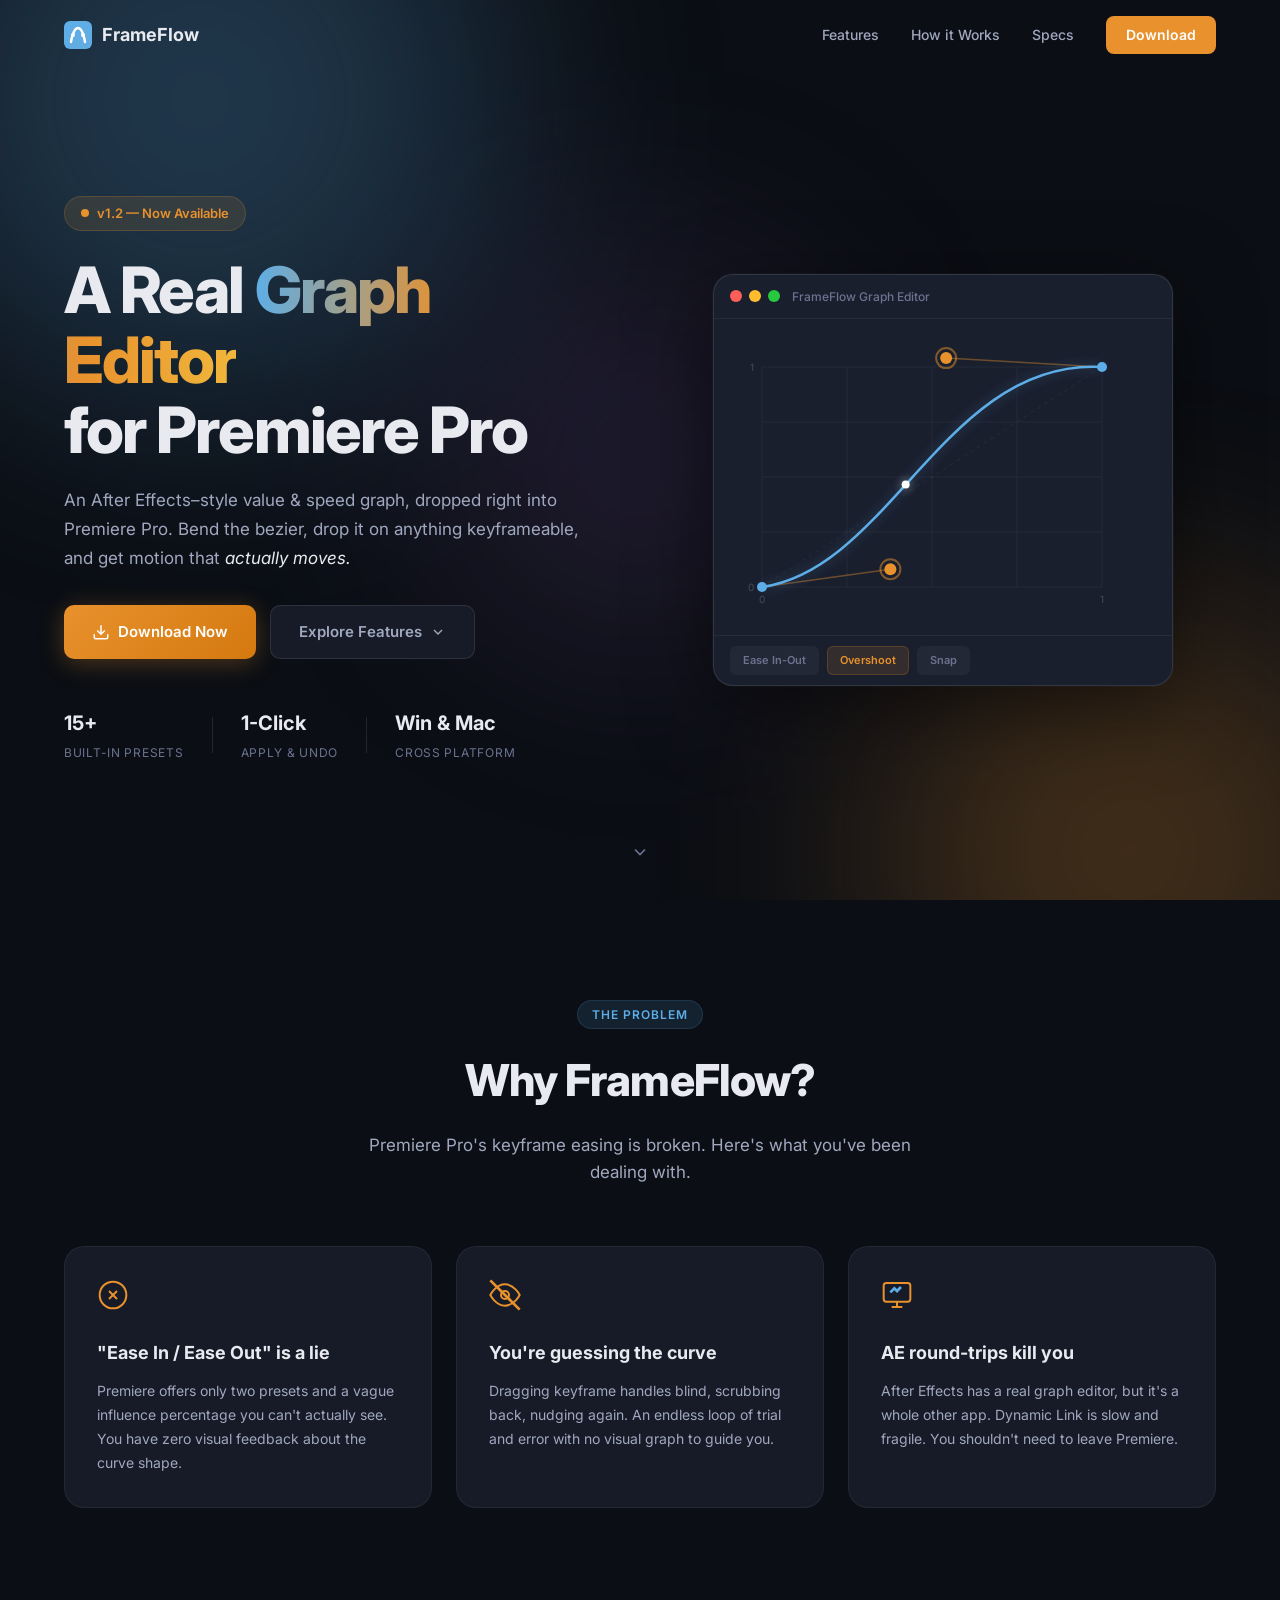
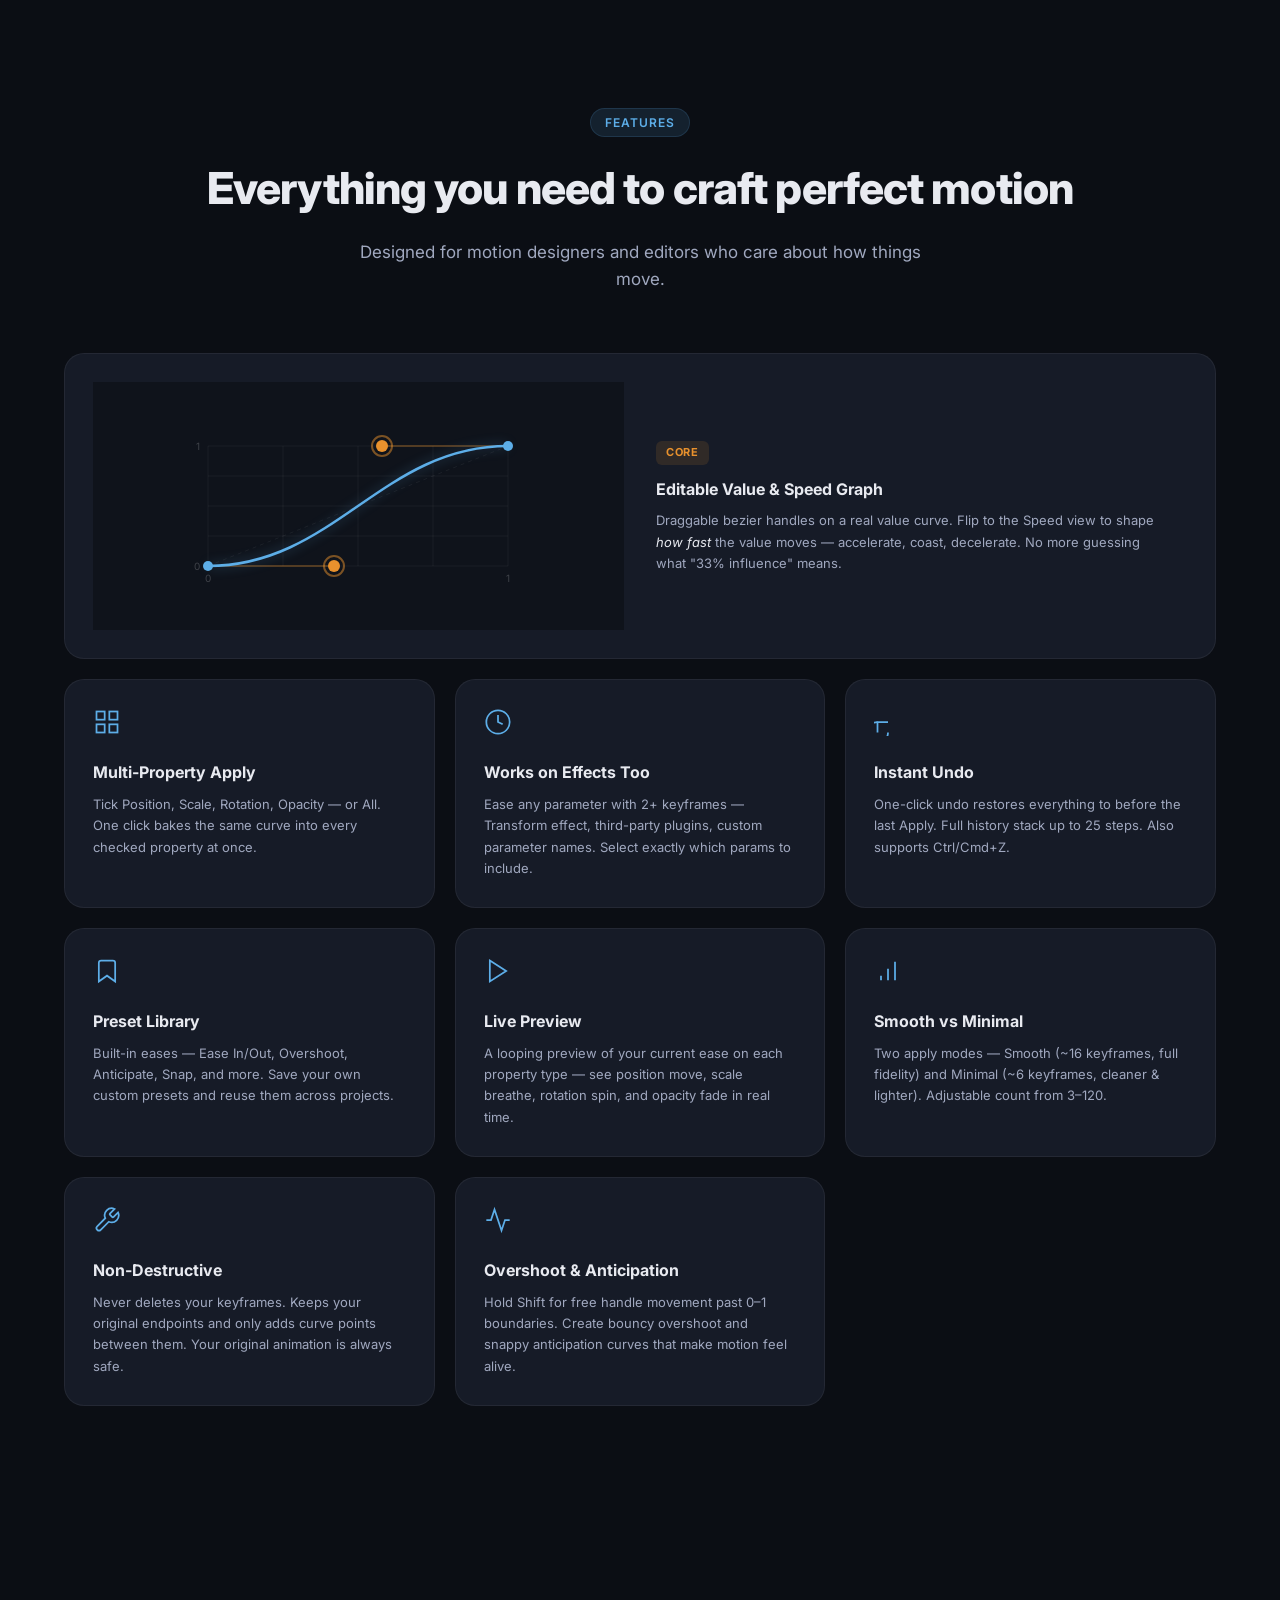
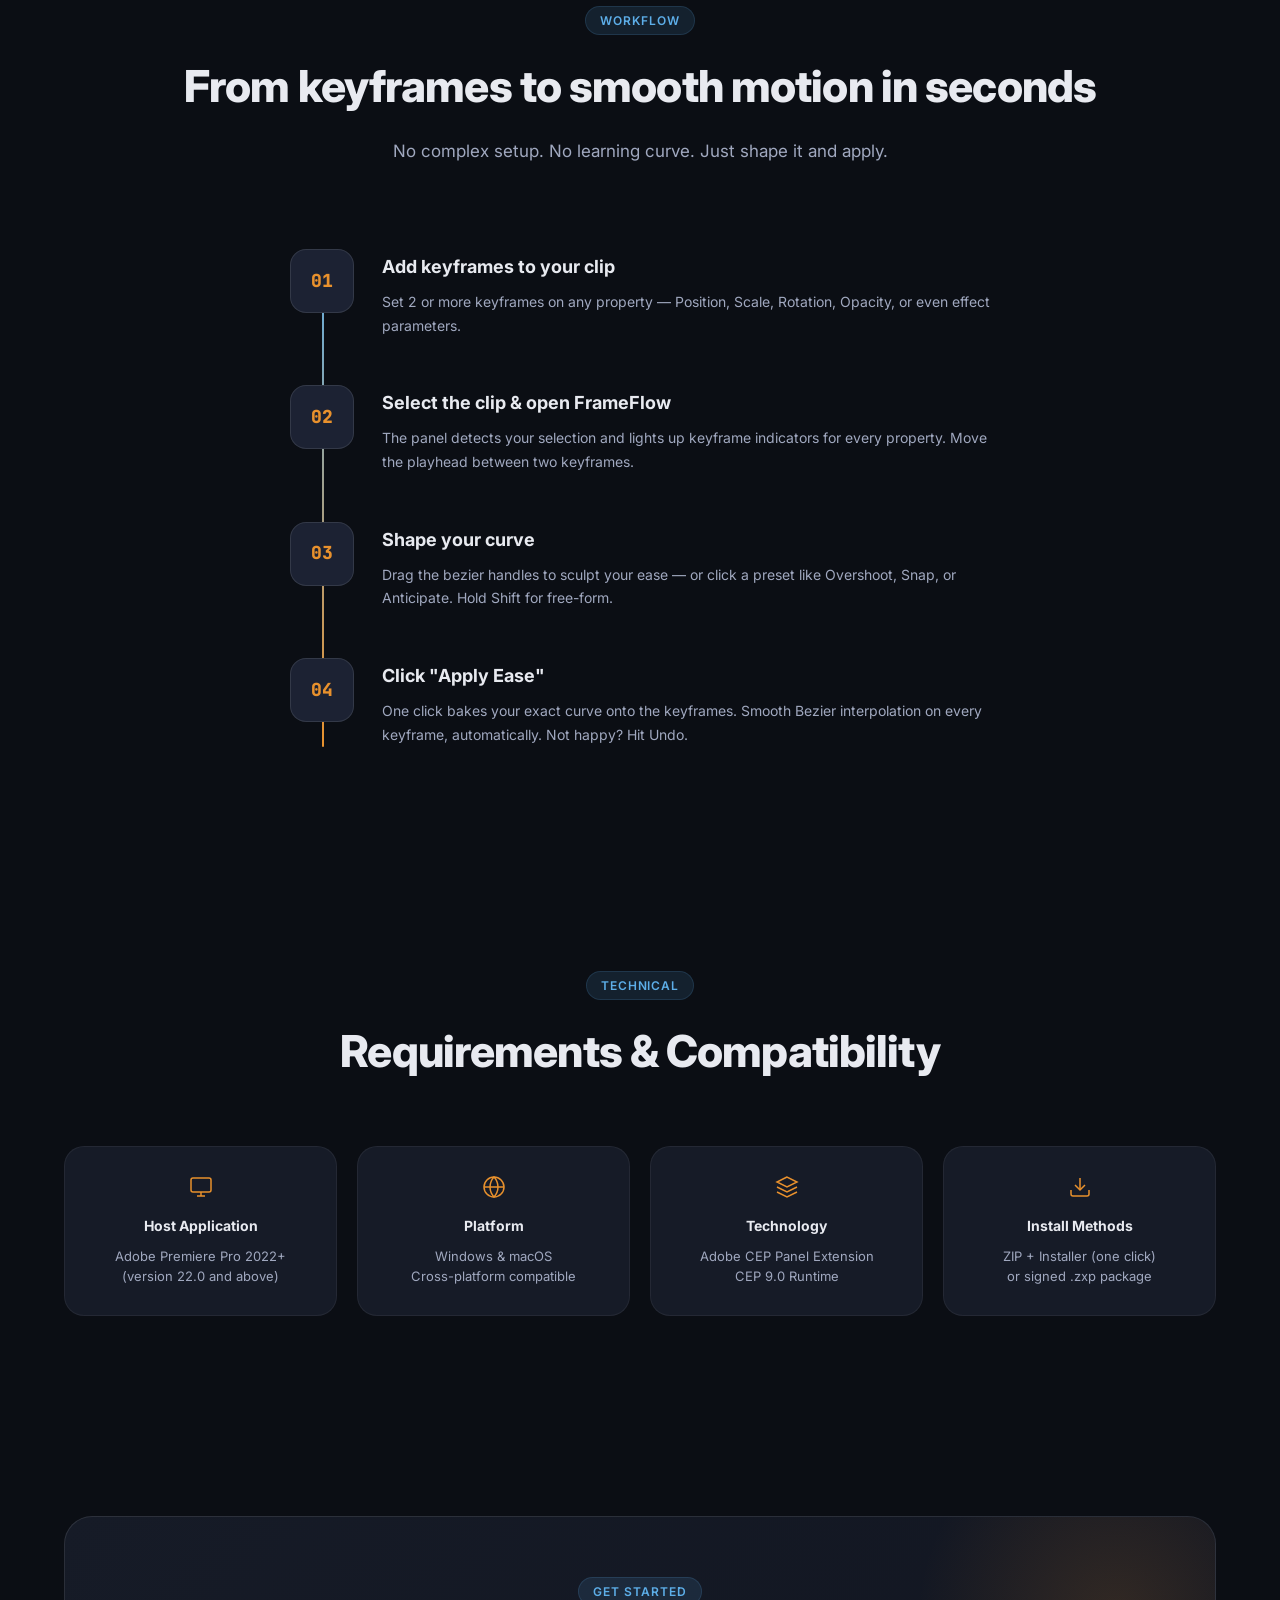
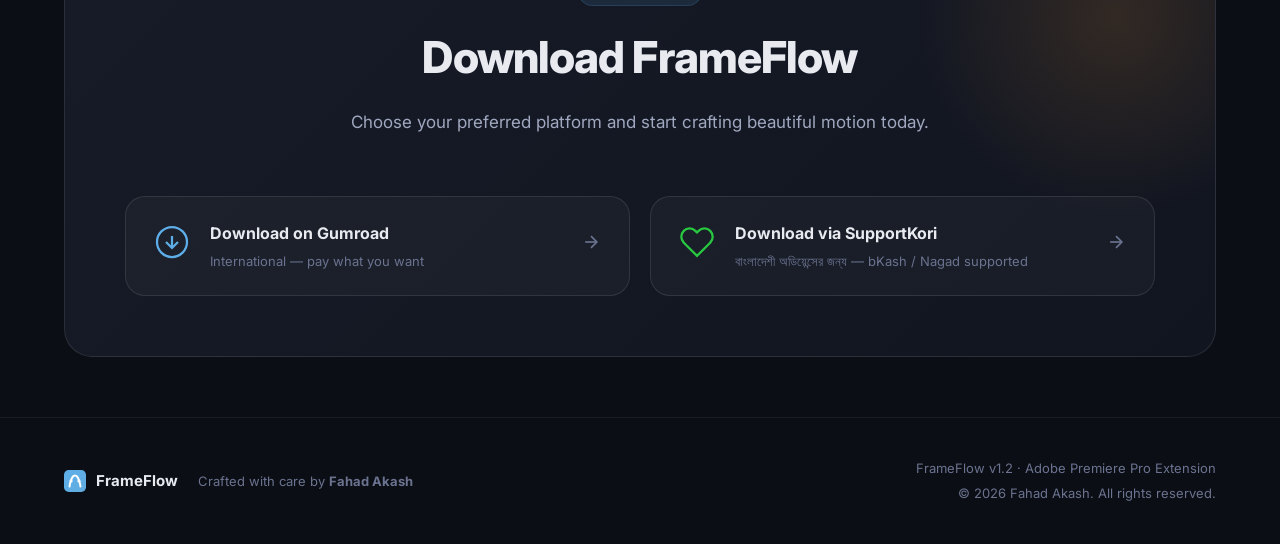
==== website/index.html @ 33ad3b93 "Feat: Add premium product marketing landing page for FrameFlow" ====
<!DOCTYPE html>
<html lang="en">
<head>
    <meta charset="UTF-8">
    <meta name="viewport" content="width=device-width, initial-scale=1.0">
    <title>FrameFlow — Real Graph Editor for Premiere Pro</title>
    <meta name="description" content="An After Effects–style value & speed graph editor dropped right into Premiere Pro. Shape your bezier curves visually, apply with one click.">
    <meta name="keywords" content="Premiere Pro, graph editor, keyframe, bezier, easing, motion, plugin, CEP, extension">
    <meta name="author" content="Fahad Akash">
    <link rel="preconnect" href="https://fonts.googleapis.com">
    <link rel="preconnect" href="https://fonts.gstatic.com" crossorigin>
    <link href="https://fonts.googleapis.com/css2?family=Inter:wght@300;400;500;600;700;800;900&family=JetBrains+Mono:wght@400;500&display=swap" rel="stylesheet">
    <link rel="stylesheet" href="css/style.css">
</head>
<body>
    <!-- Ambient background -->
    <div class="ambient">
        <div class="orb orb-1"></div>
        <div class="orb orb-2"></div>
        <div class="orb orb-3"></div>
    </div>

    <!-- Navigation -->
    <nav class="nav" id="nav">
        <div class="container nav-inner">
            <a href="#" class="logo">
                <svg width="28" height="28" viewBox="0 0 28 28" fill="none"><rect width="28" height="28" rx="6" fill="url(#logoGrad)"/><path d="M7 21C7 21 9 7 14 7C19 7 21 21 21 21" stroke="#fff" stroke-width="2.5" stroke-linecap="round" fill="none"/><circle cx="9" cy="14" r="2" fill="#fff"/><circle cx="19" cy="14" r="2" fill="#fff"/><defs><linearGradient id="logoGrad" x1="0" y1="0" x2="28" y2="28"><stop stop-color="#5daee8"/><stop offset="1" stop-color="#e8912d"/></linearGradient></defs></svg>
                <span>FrameFlow</span>
            </a>
            <div class="nav-links" id="navLinks">
                <a href="#features">Features</a>
                <a href="#workflow">How it Works</a>
                <a href="#specs">Specs</a>
                <a href="#download" class="nav-cta">Download</a>
            </div>
            <button class="mobile-toggle" id="mobileToggle" aria-label="Toggle menu">
                <span></span><span></span><span></span>
            </button>
        </div>
    </nav>

    <!-- Hero -->
    <section class="hero" id="hero">
        <div class="container hero-inner">
            <div class="hero-content">
                <div class="hero-badge">
                    <span class="pulse"></span>
                    v1.2 — Now Available
                </div>
                <h1 class="hero-title">
                    A Real <span class="gradient-text">Graph Editor</span><br>
                    for Premiere Pro
                </h1>
                <p class="hero-sub">
                    An After Effects–style value & speed graph, dropped right into Premiere Pro. 
                    Bend the bezier, drop it on anything keyframeable, and get motion that <em>actually moves.</em>
                </p>
                <div class="hero-actions">
                    <a href="#download" class="btn btn-primary">
                        <svg width="18" height="18" viewBox="0 0 24 24" fill="none" stroke="currentColor" stroke-width="2"><path d="M21 15v4a2 2 0 01-2 2H5a2 2 0 01-2-2v-4"/><polyline points="7 10 12 15 17 10"/><line x1="12" y1="15" x2="12" y2="3"/></svg>
                        Download Now
                    </a>
                    <a href="#features" class="btn btn-ghost">
                        Explore Features
                        <svg width="16" height="16" viewBox="0 0 24 24" fill="none" stroke="currentColor" stroke-width="2"><polyline points="6 9 12 15 18 9"/></svg>
                    </a>
                </div>
                <div class="hero-stats">
                    <div class="stat">
                        <span class="stat-num">15+</span>
                        <span class="stat-label">Built-in Presets</span>
                    </div>
                    <div class="stat-divider"></div>
                    <div class="stat">
                        <span class="stat-num">1-Click</span>
                        <span class="stat-label">Apply & Undo</span>
                    </div>
                    <div class="stat-divider"></div>
                    <div class="stat">
                        <span class="stat-num">Win & Mac</span>
                        <span class="stat-label">Cross Platform</span>
                    </div>
                </div>
            </div>
            <div class="hero-visual">
                <div class="curve-editor-mockup">
                    <div class="mockup-header">
                        <div class="traffic-lights">
                            <span class="tl tl-r"></span>
                            <span class="tl tl-y"></span>
                            <span class="tl tl-g"></span>
                        </div>
                        <span class="mockup-title">FrameFlow Graph Editor</span>
                    </div>
                    <div class="mockup-body">
                        <canvas id="heroCanvas" width="420" height="300"></canvas>
                    </div>
                    <div class="mockup-footer">
                        <div class="mockup-presets">
                            <span class="mp active">Ease In-Out</span>
                            <span class="mp">Overshoot</span>
                            <span class="mp">Snap</span>
                        </div>
                    </div>
                </div>
            </div>
        </div>
        <div class="hero-scroll-hint">
            <svg width="20" height="20" viewBox="0 0 24 24" fill="none" stroke="currentColor" stroke-width="2"><polyline points="6 9 12 15 18 9"/></svg>
        </div>
    </section>

    <!-- Pain Points -->
    <section class="section section-problems" id="problems">
        <div class="container">
            <div class="section-header">
                <span class="section-tag">The Problem</span>
                <h2>Why FrameFlow?</h2>
                <p class="section-sub">Premiere Pro's keyframe easing is broken. Here's what you've been dealing with.</p>
            </div>
            <div class="problems-grid">
                <div class="problem-card" data-reveal>
                    <div class="problem-icon">
                        <svg width="32" height="32" viewBox="0 0 24 24" fill="none" stroke="#e8912d" stroke-width="1.5"><circle cx="12" cy="12" r="10"/><line x1="15" y1="9" x2="9" y2="15"/><line x1="9" y1="9" x2="15" y2="15"/></svg>
                    </div>
                    <h3>"Ease In / Ease Out" is a lie</h3>
                    <p>Premiere offers only two presets and a vague influence percentage you can't actually see. You have zero visual feedback about the curve shape.</p>
                </div>
                <div class="problem-card" data-reveal>
                    <div class="problem-icon">
                        <svg width="32" height="32" viewBox="0 0 24 24" fill="none" stroke="#e8912d" stroke-width="1.5"><path d="M1 12s4-8 11-8 11 8 11 8-4 8-11 8-11-8-11-8z"/><circle cx="12" cy="12" r="3"/><line x1="1" y1="1" x2="23" y2="23" stroke="#e8912d" stroke-width="2"/></svg>
                    </div>
                    <h3>You're guessing the curve</h3>
                    <p>Dragging keyframe handles blind, scrubbing back, nudging again. An endless loop of trial and error with no visual graph to guide you.</p>
                </div>
                <div class="problem-card" data-reveal>
                    <div class="problem-icon">
                        <svg width="32" height="32" viewBox="0 0 24 24" fill="none" stroke="#e8912d" stroke-width="1.5"><rect x="2" y="3" width="20" height="14" rx="2"/><line x1="8" y1="21" x2="16" y2="21"/><line x1="12" y1="17" x2="12" y2="21"/><path d="M7 10l3-3 2 2 3-3" stroke="#5daee8" stroke-width="2"/></svg>
                    </div>
                    <h3>AE round-trips kill you</h3>
                    <p>After Effects has a real graph editor, but it's a whole other app. Dynamic Link is slow and fragile. You shouldn't need to leave Premiere.</p>
                </div>
            </div>
        </div>
    </section>

    <!-- Features -->
    <section class="section section-features" id="features">
        <div class="container">
            <div class="section-header">
                <span class="section-tag">Features</span>
                <h2>Everything you need to craft perfect motion</h2>
                <p class="section-sub">Designed for motion designers and editors who care about how things move.</p>
            </div>
            <div class="features-grid">
                <div class="feature-card feature-hero-card" data-reveal>
                    <div class="feature-visual">
                        <canvas id="featureCurveCanvas" width="380" height="200"></canvas>
                    </div>
                    <div class="feature-hero-content">
                        <div class="feature-badge">Core</div>
                        <h3>Editable Value & Speed Graph</h3>
                        <p>Draggable bezier handles on a real value curve. Flip to the Speed view to shape <em>how fast</em> the value moves — accelerate, coast, decelerate. No more guessing what "33% influence" means.</p>
                    </div>
                </div>

                <div class="feature-card" data-reveal>
                    <div class="feature-icon">
                        <svg width="28" height="28" viewBox="0 0 24 24" fill="none" stroke="#5daee8" stroke-width="1.5"><rect x="3" y="3" width="7" height="7"/><rect x="14" y="3" width="7" height="7"/><rect x="14" y="14" width="7" height="7"/><rect x="3" y="14" width="7" height="7"/></svg>
                    </div>
                    <h3>Multi-Property Apply</h3>
                    <p>Tick Position, Scale, Rotation, Opacity — or All. One click bakes the same curve into every checked property at once.</p>
                </div>

                <div class="feature-card" data-reveal>
                    <div class="feature-icon">
                        <svg width="28" height="28" viewBox="0 0 24 24" fill="none" stroke="#5daee8" stroke-width="1.5"><circle cx="12" cy="12" r="10"/><path d="M12 6v6l4 2"/></svg>
                    </div>
                    <h3>Works on Effects Too</h3>
                    <p>Ease any parameter with 2+ keyframes — Transform effect, third-party plugins, custom parameter names. Select exactly which params to include.</p>
                </div>

                <div class="feature-card" data-reveal>
                    <div class="feature-icon">
                        <svg width="28" height="28" viewBox="0 0 24 24" fill="none" stroke="#5daee8" stroke-width="1.5"><path d="M3 12a9 9 0 109 9"/><polyline points="3 21 3 12 12 12"/></svg>
                    </div>
                    <h3>Instant Undo</h3>
                    <p>One-click undo restores everything to before the last Apply. Full history stack up to 25 steps. Also supports Ctrl/Cmd+Z.</p>
                </div>

                <div class="feature-card" data-reveal>
                    <div class="feature-icon">
                        <svg width="28" height="28" viewBox="0 0 24 24" fill="none" stroke="#5daee8" stroke-width="1.5"><path d="M19 21l-7-5-7 5V5a2 2 0 012-2h10a2 2 0 012 2z"/></svg>
                    </div>
                    <h3>Preset Library</h3>
                    <p>Built-in eases — Ease In/Out, Overshoot, Anticipate, Snap, and more. Save your own custom presets and reuse them across projects.</p>
                </div>

                <div class="feature-card" data-reveal>
                    <div class="feature-icon">
                        <svg width="28" height="28" viewBox="0 0 24 24" fill="none" stroke="#5daee8" stroke-width="1.5"><polygon points="5 3 19 12 5 21 5 3"/></svg>
                    </div>
                    <h3>Live Preview</h3>
                    <p>A looping preview of your current ease on each property type — see position move, scale breathe, rotation spin, and opacity fade in real time.</p>
                </div>

                <div class="feature-card" data-reveal>
                    <div class="feature-icon">
                        <svg width="28" height="28" viewBox="0 0 24 24" fill="none" stroke="#5daee8" stroke-width="1.5"><path d="M12 20V10"/><path d="M18 20V4"/><path d="M6 20v-4"/></svg>
                    </div>
                    <h3>Smooth vs Minimal</h3>
                    <p>Two apply modes — Smooth (~16 keyframes, full fidelity) and Minimal (~6 keyframes, cleaner & lighter). Adjustable count from 3–120.</p>
                </div>

                <div class="feature-card" data-reveal>
                    <div class="feature-icon">
                        <svg width="28" height="28" viewBox="0 0 24 24" fill="none" stroke="#5daee8" stroke-width="1.5"><path d="M14.7 6.3a1 1 0 000 1.4l1.6 1.6a1 1 0 001.4 0l3.77-3.77a6 6 0 01-7.94 7.94l-6.91 6.91a2.12 2.12 0 01-3-3l6.91-6.91a6 6 0 017.94-7.94l-3.76 3.76z"/></svg>
                    </div>
                    <h3>Non-Destructive</h3>
                    <p>Never deletes your keyframes. Keeps your original endpoints and only adds curve points between them. Your original animation is always safe.</p>
                </div>

                <div class="feature-card" data-reveal>
                    <div class="feature-icon">
                        <svg width="28" height="28" viewBox="0 0 24 24" fill="none" stroke="#5daee8" stroke-width="1.5"><path d="M22 12h-4l-3 9L9 3l-3 9H2"/></svg>
                    </div>
                    <h3>Overshoot & Anticipation</h3>
                    <p>Hold Shift for free handle movement past 0–1 boundaries. Create bouncy overshoot and snappy anticipation curves that make motion feel alive.</p>
                </div>
            </div>
        </div>
    </section>

    <!-- How it Works -->
    <section class="section section-workflow" id="workflow">
        <div class="container">
            <div class="section-header">
                <span class="section-tag">Workflow</span>
                <h2>From keyframes to smooth motion in seconds</h2>
                <p class="section-sub">No complex setup. No learning curve. Just shape it and apply.</p>
            </div>
            <div class="steps">
                <div class="step" data-reveal>
                    <div class="step-num">01</div>
                    <div class="step-content">
                        <h3>Add keyframes to your clip</h3>
                        <p>Set 2 or more keyframes on any property — Position, Scale, Rotation, Opacity, or even effect parameters.</p>
                    </div>
                </div>
                <div class="step" data-reveal>
                    <div class="step-num">02</div>
                    <div class="step-content">
                        <h3>Select the clip & open FrameFlow</h3>
                        <p>The panel detects your selection and lights up keyframe indicators for every property. Move the playhead between two keyframes.</p>
                    </div>
                </div>
                <div class="step" data-reveal>
                    <div class="step-num">03</div>
                    <div class="step-content">
                        <h3>Shape your curve</h3>
                        <p>Drag the bezier handles to sculpt your ease — or click a preset like Overshoot, Snap, or Anticipate. Hold Shift for free-form.</p>
                    </div>
                </div>
                <div class="step" data-reveal>
                    <div class="step-num">04</div>
                    <div class="step-content">
                        <h3>Click "Apply Ease"</h3>
                        <p>One click bakes your exact curve onto the keyframes. Smooth Bezier interpolation on every keyframe, automatically. Not happy? Hit Undo.</p>
                    </div>
                </div>
            </div>
        </div>
    </section>

    <!-- Specs -->
    <section class="section section-specs" id="specs">
        <div class="container">
            <div class="section-header">
                <span class="section-tag">Technical</span>
                <h2>Requirements & Compatibility</h2>
            </div>
            <div class="specs-grid">
                <div class="spec-card" data-reveal>
                    <div class="spec-icon">
                        <svg width="24" height="24" viewBox="0 0 24 24" fill="none" stroke="#e8912d" stroke-width="1.5"><rect x="2" y="3" width="20" height="14" rx="2"/><line x1="8" y1="21" x2="16" y2="21"/><line x1="12" y1="17" x2="12" y2="21"/></svg>
                    </div>
                    <h4>Host Application</h4>
                    <p>Adobe Premiere Pro 2022+<br>(version 22.0 and above)</p>
                </div>
                <div class="spec-card" data-reveal>
                    <div class="spec-icon">
                        <svg width="24" height="24" viewBox="0 0 24 24" fill="none" stroke="#e8912d" stroke-width="1.5"><circle cx="12" cy="12" r="10"/><line x1="2" y1="12" x2="22" y2="12"/><path d="M12 2a15.3 15.3 0 014 10 15.3 15.3 0 01-4 10 15.3 15.3 0 01-4-10 15.3 15.3 0 014-10z"/></svg>
                    </div>
                    <h4>Platform</h4>
                    <p>Windows & macOS<br>Cross-platform compatible</p>
                </div>
                <div class="spec-card" data-reveal>
                    <div class="spec-icon">
                        <svg width="24" height="24" viewBox="0 0 24 24" fill="none" stroke="#e8912d" stroke-width="1.5"><path d="M12 2L2 7l10 5 10-5-10-5z"/><path d="M2 17l10 5 10-5"/><path d="M2 12l10 5 10-5"/></svg>
                    </div>
                    <h4>Technology</h4>
                    <p>Adobe CEP Panel Extension<br>CEP 9.0 Runtime</p>
                </div>
                <div class="spec-card" data-reveal>
                    <div class="spec-icon">
                        <svg width="24" height="24" viewBox="0 0 24 24" fill="none" stroke="#e8912d" stroke-width="1.5"><path d="M21 15v4a2 2 0 01-2 2H5a2 2 0 01-2-2v-4"/><polyline points="7 10 12 15 17 10"/><line x1="12" y1="15" x2="12" y2="3"/></svg>
                    </div>
                    <h4>Install Methods</h4>
                    <p>ZIP + Installer (one click)<br>or signed .zxp package</p>
                </div>
            </div>
        </div>
    </section>

    <!-- Download CTA -->
    <section class="section section-download" id="download">
        <div class="container">
            <div class="download-inner">
                <div class="download-glow"></div>
                <div class="section-header">
                    <span class="section-tag">Get Started</span>
                    <h2>Download FrameFlow</h2>
                    <p class="section-sub">Choose your preferred platform and start crafting beautiful motion today.</p>
                </div>
                <div class="download-cards">
                    <a href="https://fahadakash.gumroad.com/l/frameflow" target="_blank" rel="noopener" class="download-card" data-reveal>
                        <div class="dl-icon">
                            <svg width="36" height="36" viewBox="0 0 24 24" fill="none" stroke="#5daee8" stroke-width="1.5"><circle cx="12" cy="12" r="10"/><path d="M12 16V8"/><path d="M8 12l4 4 4-4"/></svg>
                        </div>
                        <div class="dl-info">
                            <h3>Download on Gumroad</h3>
                            <p>International — pay what you want</p>
                        </div>
                        <div class="dl-arrow">
                            <svg width="20" height="20" viewBox="0 0 24 24" fill="none" stroke="currentColor" stroke-width="2"><line x1="5" y1="12" x2="19" y2="12"/><polyline points="12 5 19 12 12 19"/></svg>
                        </div>
                    </a>
                    <a href="https://www.supportkori.com/fahadakash/extras/frameflow-zm69?fbclid=IwY2xjawTFNYFleHRuA2FlbQIxMABicmlkETFYSlc3MkFYUUZOUW9mcTgzc3J0YwZhcHBfaWQQMjIyMDM5MTc4ODIwMDg5MgABHq1HubvUHDN-1i4283nMW5g4nwTJ68KD2waqWyl3DvvZt5mww8sGbsXVVE4o_aem_nHj4A2khUUf4vVpiT2HPNg" target="_blank" rel="noopener" class="download-card" data-reveal>
                        <div class="dl-icon">
                            <svg width="36" height="36" viewBox="0 0 24 24" fill="none" stroke="#28c840" stroke-width="1.5"><path d="M20.84 4.61a5.5 5.5 0 00-7.78 0L12 5.67l-1.06-1.06a5.5 5.5 0 00-7.78 7.78l1.06 1.06L12 21.23l7.78-7.78 1.06-1.06a5.5 5.5 0 000-7.78z"/></svg>
                        </div>
                        <div class="dl-info">
                            <h3>Download via SupportKori</h3>
                            <p>বাংলাদেশী অডিয়েন্সের জন্য — bKash / Nagad supported</p>
                        </div>
                        <div class="dl-arrow">
                            <svg width="20" height="20" viewBox="0 0 24 24" fill="none" stroke="currentColor" stroke-width="2"><line x1="5" y1="12" x2="19" y2="12"/><polyline points="12 5 19 12 12 19"/></svg>
                        </div>
                    </a>
                </div>
            </div>
        </div>
    </section>

    <!-- Footer -->
    <footer class="footer">
        <div class="container footer-inner">
            <div class="footer-left">
                <a href="#" class="logo">
                    <svg width="22" height="22" viewBox="0 0 28 28" fill="none"><rect width="28" height="28" rx="6" fill="url(#logoGrad2)"/><path d="M7 21C7 21 9 7 14 7C19 7 21 21 21 21" stroke="#fff" stroke-width="2.5" stroke-linecap="round" fill="none"/><circle cx="9" cy="14" r="2" fill="#fff"/><circle cx="19" cy="14" r="2" fill="#fff"/><defs><linearGradient id="logoGrad2" x1="0" y1="0" x2="28" y2="28"><stop stop-color="#5daee8"/><stop offset="1" stop-color="#e8912d"/></linearGradient></defs></svg>
                    <span>FrameFlow</span>
                </a>
                <p>Crafted with care by <strong>Fahad Akash</strong></p>
            </div>
            <div class="footer-right">
                <p>FrameFlow v1.2 · Adobe Premiere Pro Extension</p>
                <p class="footer-copy">&copy; 2026 Fahad Akash. All rights reserved.</p>
            </div>
        </div>
    </footer>

    <script src="js/main.js"></script>
</body>
</html>
---- website/css/style.css ----
/* ================================================================
   FrameFlow — Product Landing Page Styles
   ================================================================ */

/* ---- Reset & Base ---- */
*, *::before, *::after { box-sizing: border-box; margin: 0; padding: 0; }

:root {
    --bg:         #0b0e14;
    --bg-2:       #111520;
    --surface:    #161b27;
    --surface-2:  #1c2233;
    --stroke:     rgba(255,255,255,0.06);
    --stroke-2:   rgba(255,255,255,0.1);
    --text:       #e8eaf0;
    --text-2:     #a0a8bf;
    --text-3:     #6b7390;
    --accent:     #e8912d;
    --accent-soft: rgba(232,145,45,0.12);
    --blue:       #5daee8;
    --blue-soft:  rgba(93,174,232,0.12);
    --green:      #28c840;
    --red:        #ff5f57;
    --yellow:     #ffbd2e;
    --purple:     #c084fc;
    --font:       'Inter', -apple-system, BlinkMacSystemFont, 'Segoe UI', sans-serif;
    --mono:       'JetBrains Mono', 'Fira Code', monospace;
    --radius:     12px;
    --radius-lg:  20px;
    --max-w:      1200px;
    --transition: 0.3s cubic-bezier(0.4, 0, 0.2, 1);
}

html { scroll-behavior: smooth; font-size: 16px; }
body {
    font-family: var(--font);
    background: var(--bg);
    color: var(--text);
    line-height: 1.6;
    overflow-x: hidden;
    -webkit-font-smoothing: antialiased;
}
img { max-width: 100%; display: block; }
a { color: inherit; text-decoration: none; }
button { font-family: var(--font); cursor: pointer; border: none; background: none; }

.container { max-width: var(--max-w); margin: 0 auto; padding: 0 24px; }

/* ---- Ambient Background ---- */
.ambient { position: fixed; inset: 0; z-index: -1; overflow: hidden; pointer-events: none; }
.orb {
    position: absolute; border-radius: 50%; filter: blur(120px); opacity: 0.25;
    animation: orbFloat 20s ease-in-out infinite alternate;
}
.orb-1 { width: 600px; height: 600px; background: var(--blue); top: -200px; left: -100px; }
.orb-2 { width: 500px; height: 500px; background: var(--accent); bottom: -200px; right: -100px; animation-delay: -7s; }
.orb-3 { width: 400px; height: 400px; background: var(--purple); top: 50%; left: 50%; transform: translate(-50%,-50%); animation-delay: -14s; opacity: 0.12; }

@keyframes orbFloat {
    0%   { transform: translate(0, 0) scale(1); }
    33%  { transform: translate(40px, -30px) scale(1.05); }
    66%  { transform: translate(-20px, 20px) scale(0.95); }
    100% { transform: translate(30px, 10px) scale(1.02); }
}

/* ---- Navigation ---- */
.nav {
    position: fixed; top: 0; left: 0; right: 0; z-index: 100;
    padding: 16px 0;
    transition: background var(--transition), backdrop-filter var(--transition), box-shadow var(--transition);
}
.nav.scrolled {
    background: rgba(11,14,20,0.85);
    backdrop-filter: blur(20px) saturate(1.5);
    -webkit-backdrop-filter: blur(20px) saturate(1.5);
    box-shadow: 0 1px 0 var(--stroke);
}
.nav-inner { display: flex; align-items: center; justify-content: space-between; }
.logo { display: flex; align-items: center; gap: 10px; font-weight: 700; font-size: 18px; }
.nav-links { display: flex; align-items: center; gap: 32px; }
.nav-links a { font-size: 14px; font-weight: 500; color: var(--text-2); transition: color var(--transition); }
.nav-links a:hover { color: var(--text); }
.nav-cta {
    background: var(--accent) !important; color: #fff !important;
    padding: 8px 20px !important; border-radius: 8px;
    font-weight: 600 !important;
    transition: transform var(--transition), box-shadow var(--transition), background var(--transition) !important;
}
.nav-cta:hover { transform: translateY(-1px); box-shadow: 0 4px 20px rgba(232,145,45,0.35); }

.mobile-toggle { display: none; flex-direction: column; gap: 5px; padding: 4px; }
.mobile-toggle span { display: block; width: 22px; height: 2px; background: var(--text); border-radius: 2px; transition: var(--transition); }

/* ---- Hero ---- */
.hero { min-height: 100vh; display: flex; align-items: center; padding: 120px 0 60px; position: relative; }
.hero-inner { display: grid; grid-template-columns: 1fr 1fr; gap: 60px; align-items: center; }
.hero-badge {
    display: inline-flex; align-items: center; gap: 8px;
    padding: 6px 16px; border-radius: 100px;
    background: var(--accent-soft); border: 1px solid rgba(232,145,45,0.2);
    font-size: 13px; font-weight: 600; color: var(--accent);
    margin-bottom: 24px;
}
.pulse {
    width: 8px; height: 8px; border-radius: 50%; background: var(--accent);
    animation: pulse 2s ease-in-out infinite;
}
@keyframes pulse { 0%,100% { opacity: 1; transform: scale(1); } 50% { opacity: 0.5; transform: scale(0.8); } }

.hero-title {
    font-size: clamp(36px, 5vw, 64px); font-weight: 800; line-height: 1.1;
    letter-spacing: -0.03em; margin-bottom: 20px;
}
.gradient-text {
    background: linear-gradient(92deg, #5daee8 0%, #e8912d 55%, #f5c842 120%);
    -webkit-background-clip: text; -webkit-text-fill-color: transparent;
    background-clip: text;
}
.hero-sub {
    font-size: 17px; line-height: 1.7; color: var(--text-2);
    max-width: 520px; margin-bottom: 32px;
}
.hero-sub em { font-style: italic; color: var(--text); }

.hero-actions { display: flex; gap: 14px; flex-wrap: wrap; margin-bottom: 48px; }

.btn {
    display: inline-flex; align-items: center; gap: 8px;
    padding: 14px 28px; border-radius: 10px;
    font-size: 15px; font-weight: 600; transition: all var(--transition);
}
.btn-primary {
    background: linear-gradient(135deg, var(--accent), #d4790f);
    color: #fff; box-shadow: 0 4px 24px rgba(232,145,45,0.3);
}
.btn-primary:hover { transform: translateY(-2px); box-shadow: 0 8px 32px rgba(232,145,45,0.45); }
.btn-ghost {
    background: var(--surface); color: var(--text-2);
    border: 1px solid var(--stroke-2);
}
.btn-ghost:hover { background: var(--surface-2); color: var(--text); border-color: rgba(255,255,255,0.15); }

.hero-stats { display: flex; align-items: center; gap: 28px; }
.stat-num { display: block; font-size: 20px; font-weight: 700; color: var(--text); }
.stat-label { font-size: 12px; color: var(--text-3); text-transform: uppercase; letter-spacing: 0.06em; }
.stat-divider { width: 1px; height: 36px; background: var(--stroke-2); }

/* Hero Visual — Curve Editor Mockup */
.hero-visual { display: flex; justify-content: center; }
.curve-editor-mockup {
    width: 100%; max-width: 460px;
    background: #1a1f2e;
    border: 1px solid var(--stroke-2);
    border-radius: var(--radius-lg);
    overflow: hidden;
    box-shadow: 0 20px 80px rgba(0,0,0,0.5), 0 0 0 1px rgba(255,255,255,0.03);
    animation: mockupFloat 6s ease-in-out infinite;
}
@keyframes mockupFloat {
    0%,100% { transform: translateY(0); }
    50% { transform: translateY(-10px); }
}
.mockup-header {
    display: flex; align-items: center; gap: 12px;
    padding: 12px 16px; border-bottom: 1px solid var(--stroke);
}
.traffic-lights { display: flex; gap: 7px; }
.tl { width: 12px; height: 12px; border-radius: 50%; }
.tl-r { background: var(--red); }
.tl-y { background: var(--yellow); }
.tl-g { background: var(--green); }
.mockup-title { font-size: 12px; color: var(--text-3); font-weight: 500; }
.mockup-body { padding: 8px; }
.mockup-body canvas { width: 100%; height: auto; display: block; border-radius: 8px; }
.mockup-footer { padding: 10px 16px; border-top: 1px solid var(--stroke); }
.mockup-presets { display: flex; gap: 8px; }
.mp {
    padding: 5px 12px; border-radius: 6px; font-size: 11px; font-weight: 600;
    background: rgba(255,255,255,0.04); color: var(--text-3); border: 1px solid transparent;
    transition: all var(--transition);
}
.mp.active { background: var(--accent-soft); color: var(--accent); border-color: rgba(232,145,45,0.2); }

.hero-scroll-hint {
    position: absolute; bottom: 30px; left: 50%; transform: translateX(-50%);
    animation: scrollBounce 2s ease-in-out infinite; color: var(--text-3);
}
@keyframes scrollBounce { 0%,100% { transform: translateX(-50%) translateY(0); opacity: 0.5; } 50% { transform: translateX(-50%) translateY(8px); opacity: 1; } }

/* ---- Sections ---- */
.section { padding: 100px 0; position: relative; }
.section-header { text-align: center; margin-bottom: 60px; }
.section-tag {
    display: inline-block; padding: 4px 14px; border-radius: 100px;
    background: var(--blue-soft); border: 1px solid rgba(93,174,232,0.15);
    font-size: 12px; font-weight: 600; color: var(--blue);
    text-transform: uppercase; letter-spacing: 0.08em; margin-bottom: 16px;
}
.section-header h2 {
    font-size: clamp(28px, 3.5vw, 44px); font-weight: 800;
    letter-spacing: -0.02em; margin-bottom: 16px;
}
.section-sub { font-size: 17px; color: var(--text-2); max-width: 580px; margin: 0 auto; }

/* ---- Problems ---- */
.problems-grid { display: grid; grid-template-columns: repeat(3, 1fr); gap: 24px; }
.problem-card {
    padding: 32px; border-radius: var(--radius-lg);
    background: var(--surface); border: 1px solid var(--stroke);
    transition: all var(--transition);
}
.problem-card:hover { border-color: rgba(232,145,45,0.25); transform: translateY(-4px); box-shadow: 0 12px 40px rgba(0,0,0,0.3); }
.problem-icon { margin-bottom: 20px; }
.problem-card h3 { font-size: 18px; font-weight: 700; margin-bottom: 12px; }
.problem-card p { font-size: 14px; color: var(--text-2); line-height: 1.7; }

/* ---- Features ---- */
.features-grid { display: grid; grid-template-columns: repeat(3, 1fr); gap: 20px; }
.feature-hero-card {
    grid-column: 1 / -1;
    display: grid; grid-template-columns: 1fr 1fr; gap: 32px; align-items: center;
    padding: 0;
    background: linear-gradient(135deg, var(--surface), var(--surface-2));
    border: 1px solid var(--stroke-2);
    border-radius: var(--radius-lg);
    overflow: hidden;
}
.feature-visual {
    padding: 24px;
    background: rgba(0,0,0,0.3);
    display: flex; align-items: center; justify-content: center;
}
.feature-visual canvas { width: 100%; height: auto; border-radius: 8px; }
.feature-hero-content { padding: 32px 32px 32px 0; }
.feature-badge {
    display: inline-block; padding: 3px 10px; border-radius: 6px;
    background: var(--accent-soft); color: var(--accent);
    font-size: 11px; font-weight: 700; text-transform: uppercase; letter-spacing: 0.06em;
    margin-bottom: 12px;
}
.feature-hero-content h3 { font-size: 24px; font-weight: 700; margin-bottom: 12px; }
.feature-hero-content p { font-size: 15px; color: var(--text-2); line-height: 1.7; }
.feature-hero-content em { color: var(--text); font-style: italic; }

.feature-card {
    padding: 28px; border-radius: var(--radius-lg);
    background: var(--surface); border: 1px solid var(--stroke);
    transition: all var(--transition);
}
.feature-card:hover { border-color: rgba(93,174,232,0.2); transform: translateY(-3px); box-shadow: 0 8px 30px rgba(0,0,0,0.25); }
.feature-icon { margin-bottom: 16px; }
.feature-card h3 { font-size: 16px; font-weight: 700; margin-bottom: 8px; }
.feature-card p { font-size: 13px; color: var(--text-2); line-height: 1.65; }

/* ---- Workflow Steps ---- */
.steps { max-width: 700px; margin: 0 auto; display: flex; flex-direction: column; gap: 0; position: relative; }
.steps::before {
    content: ''; position: absolute; left: 32px; top: 24px; bottom: 24px; width: 2px;
    background: linear-gradient(to bottom, var(--blue), var(--accent));
    border-radius: 2px;
}
.step {
    display: flex; gap: 28px; align-items: flex-start; padding: 24px 0;
    position: relative;
}
.step-num {
    width: 64px; height: 64px; flex-shrink: 0;
    display: flex; align-items: center; justify-content: center;
    border-radius: 16px; font-size: 18px; font-weight: 800;
    background: var(--surface-2); border: 1px solid var(--stroke-2);
    color: var(--accent); font-family: var(--mono);
    position: relative; z-index: 1;
}
.step-content h3 { font-size: 18px; font-weight: 700; margin-bottom: 8px; margin-top: 4px; }
.step-content p { font-size: 14px; color: var(--text-2); line-height: 1.7; }

/* ---- Specs ---- */
.specs-grid { display: grid; grid-template-columns: repeat(4, 1fr); gap: 20px; }
.spec-card {
    padding: 28px; border-radius: var(--radius-lg); text-align: center;
    background: var(--surface); border: 1px solid var(--stroke);
    transition: all var(--transition);
}
.spec-card:hover { border-color: rgba(232,145,45,0.2); }
.spec-icon { margin-bottom: 16px; display: flex; justify-content: center; }
.spec-card h4 { font-size: 14px; font-weight: 700; margin-bottom: 8px; }
.spec-card p { font-size: 13px; color: var(--text-2); line-height: 1.6; }

/* ---- Download ---- */
.section-download { padding-bottom: 60px; }
.download-inner {
    position: relative; padding: 60px; border-radius: 28px;
    background: linear-gradient(135deg, var(--surface), var(--bg-2));
    border: 1px solid var(--stroke-2); overflow: hidden;
}
.download-glow {
    position: absolute; width: 400px; height: 400px; border-radius: 50%;
    background: radial-gradient(circle, rgba(232,145,45,0.15), transparent 70%);
    top: -100px; right: -100px; pointer-events: none;
}
.download-cards { display: grid; grid-template-columns: 1fr 1fr; gap: 20px; position: relative; }
.download-card {
    display: flex; align-items: center; gap: 20px;
    padding: 24px 28px; border-radius: var(--radius-lg);
    background: rgba(255,255,255,0.03); border: 1px solid var(--stroke-2);
    transition: all var(--transition);
}
.download-card:hover { background: rgba(255,255,255,0.06); border-color: rgba(255,255,255,0.12); transform: translateY(-3px); box-shadow: 0 8px 30px rgba(0,0,0,0.3); }
.dl-icon { flex-shrink: 0; }
.dl-info { flex: 1; }
.dl-info h3 { font-size: 16px; font-weight: 700; margin-bottom: 4px; }
.dl-info p { font-size: 13px; color: var(--text-3); }
.dl-arrow { color: var(--text-3); transition: all var(--transition); }
.download-card:hover .dl-arrow { color: var(--accent); transform: translateX(4px); }

/* ---- Footer ---- */
.footer { padding: 40px 0; border-top: 1px solid var(--stroke); }
.footer-inner { display: flex; justify-content: space-between; align-items: center; }
.footer-left { display: flex; align-items: center; gap: 20px; }
.footer-left .logo { font-size: 15px; }
.footer-left p { font-size: 13px; color: var(--text-3); }
.footer-right { text-align: right; }
.footer-right p { font-size: 13px; color: var(--text-3); }
.footer-copy { margin-top: 4px; font-size: 12px; }

/* ---- Reveal Animation ---- */
[data-reveal] {
    opacity: 0; transform: translateY(30px);
    transition: opacity 0.6s cubic-bezier(0.4,0,0.2,1), transform 0.6s cubic-bezier(0.4,0,0.2,1);
}
[data-reveal].revealed { opacity: 1; transform: translateY(0); }

/* ---- Responsive ---- */
@media (max-width: 1024px) {
    .hero-inner { grid-template-columns: 1fr; text-align: center; }
    .hero-sub { margin-left: auto; margin-right: auto; }
    .hero-actions { justify-content: center; }
    .hero-stats { justify-content: center; }
    .hero-visual { margin-top: 40px; }
    .features-grid { grid-template-columns: repeat(2, 1fr); }
    .feature-hero-card { grid-template-columns: 1fr; }
    .feature-hero-content { padding: 24px; }
    .specs-grid { grid-template-columns: repeat(2, 1fr); }
    .download-cards { grid-template-columns: 1fr; }
}

@media (max-width: 768px) {
    .nav-links { 
        display: none; position: fixed; top: 0; left: 0; right: 0; bottom: 0;
        flex-direction: column; align-items: center; justify-content: center;
        background: rgba(11,14,20,0.97); backdrop-filter: blur(20px);
        gap: 32px; z-index: 99;
    }
    .nav-links.open { display: flex; }
    .nav-links a { font-size: 20px; }
    .mobile-toggle { display: flex; z-index: 101; }
    .problems-grid { grid-template-columns: 1fr; }
    .features-grid { grid-template-columns: 1fr; }
    .hero-title { font-size: 32px; }
    .download-inner { padding: 32px 20px; }
    .footer-inner { flex-direction: column; text-align: center; gap: 16px; }
    .footer-right { text-align: center; }
    .hero-stats { flex-wrap: wrap; gap: 16px; }
    .stat-divider { display: none; }
    .specs-grid { grid-template-columns: 1fr; }
    .steps::before { left: 31px; }
}
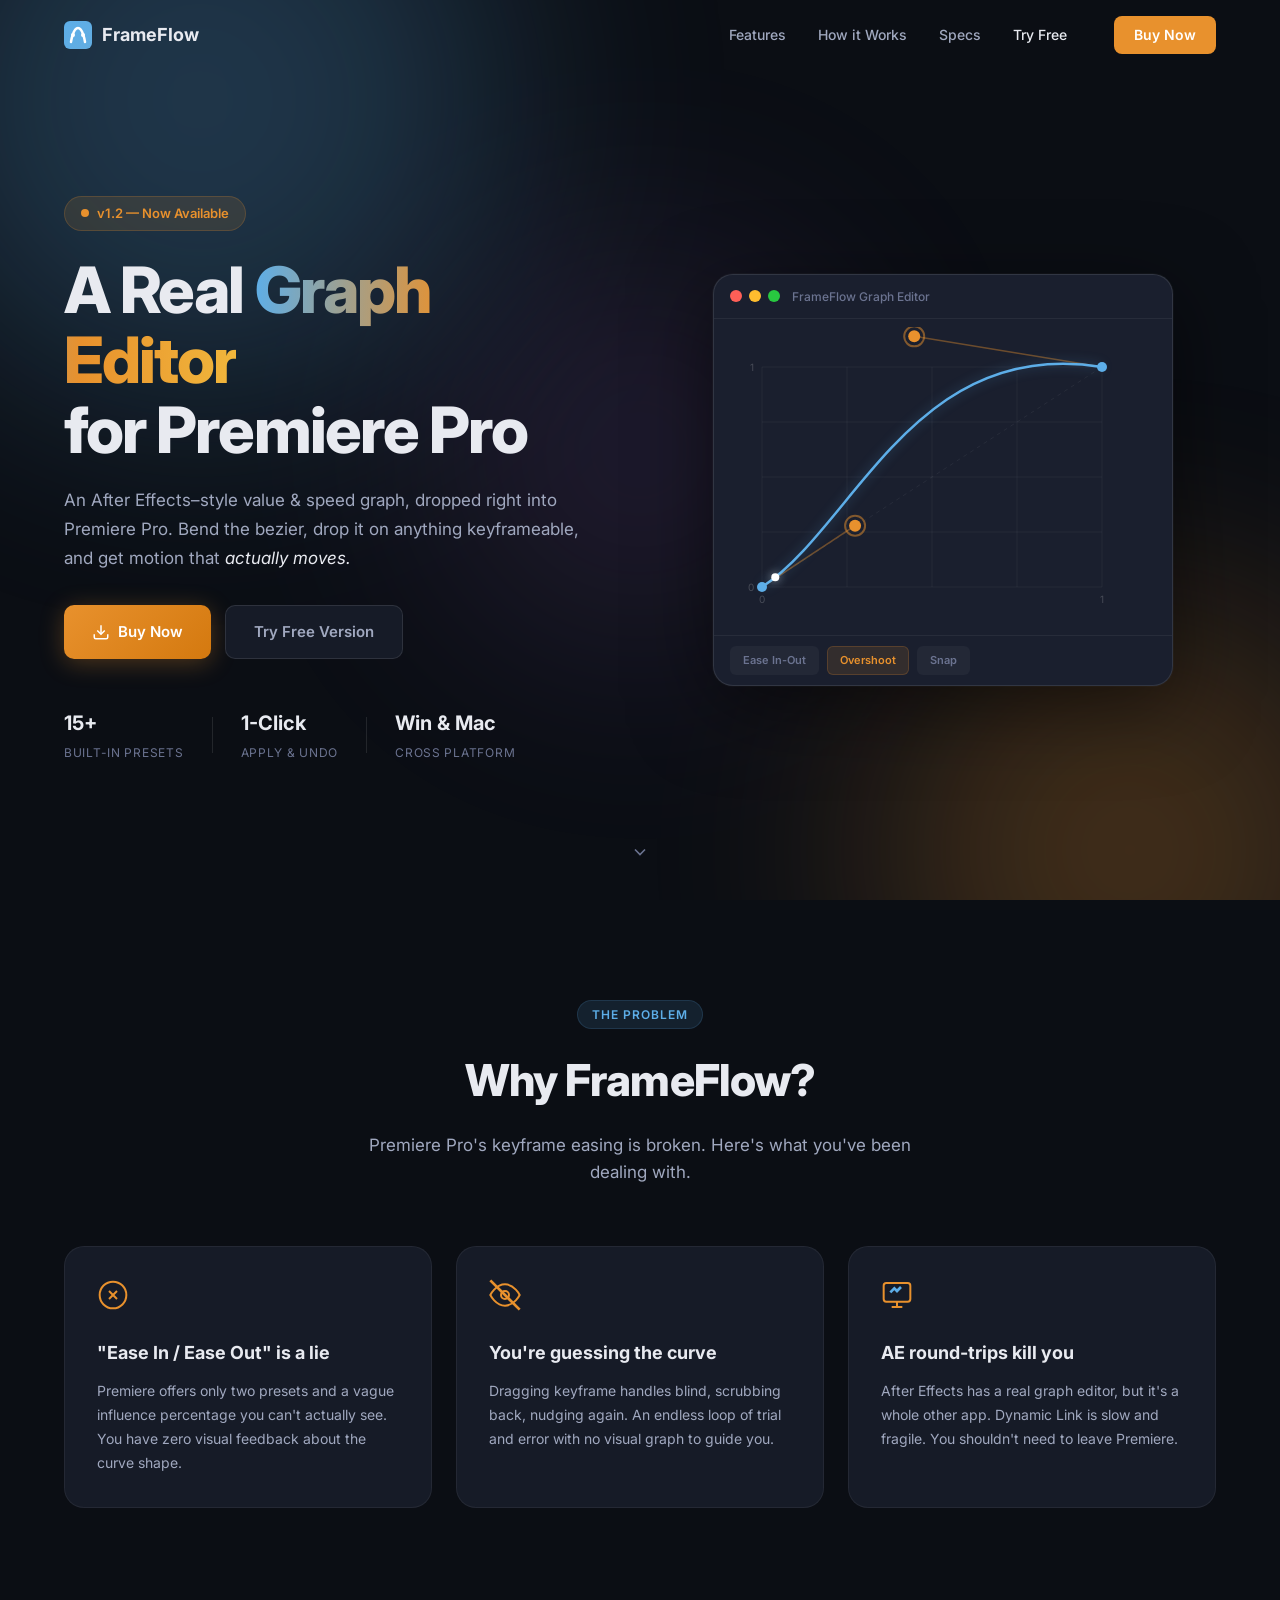
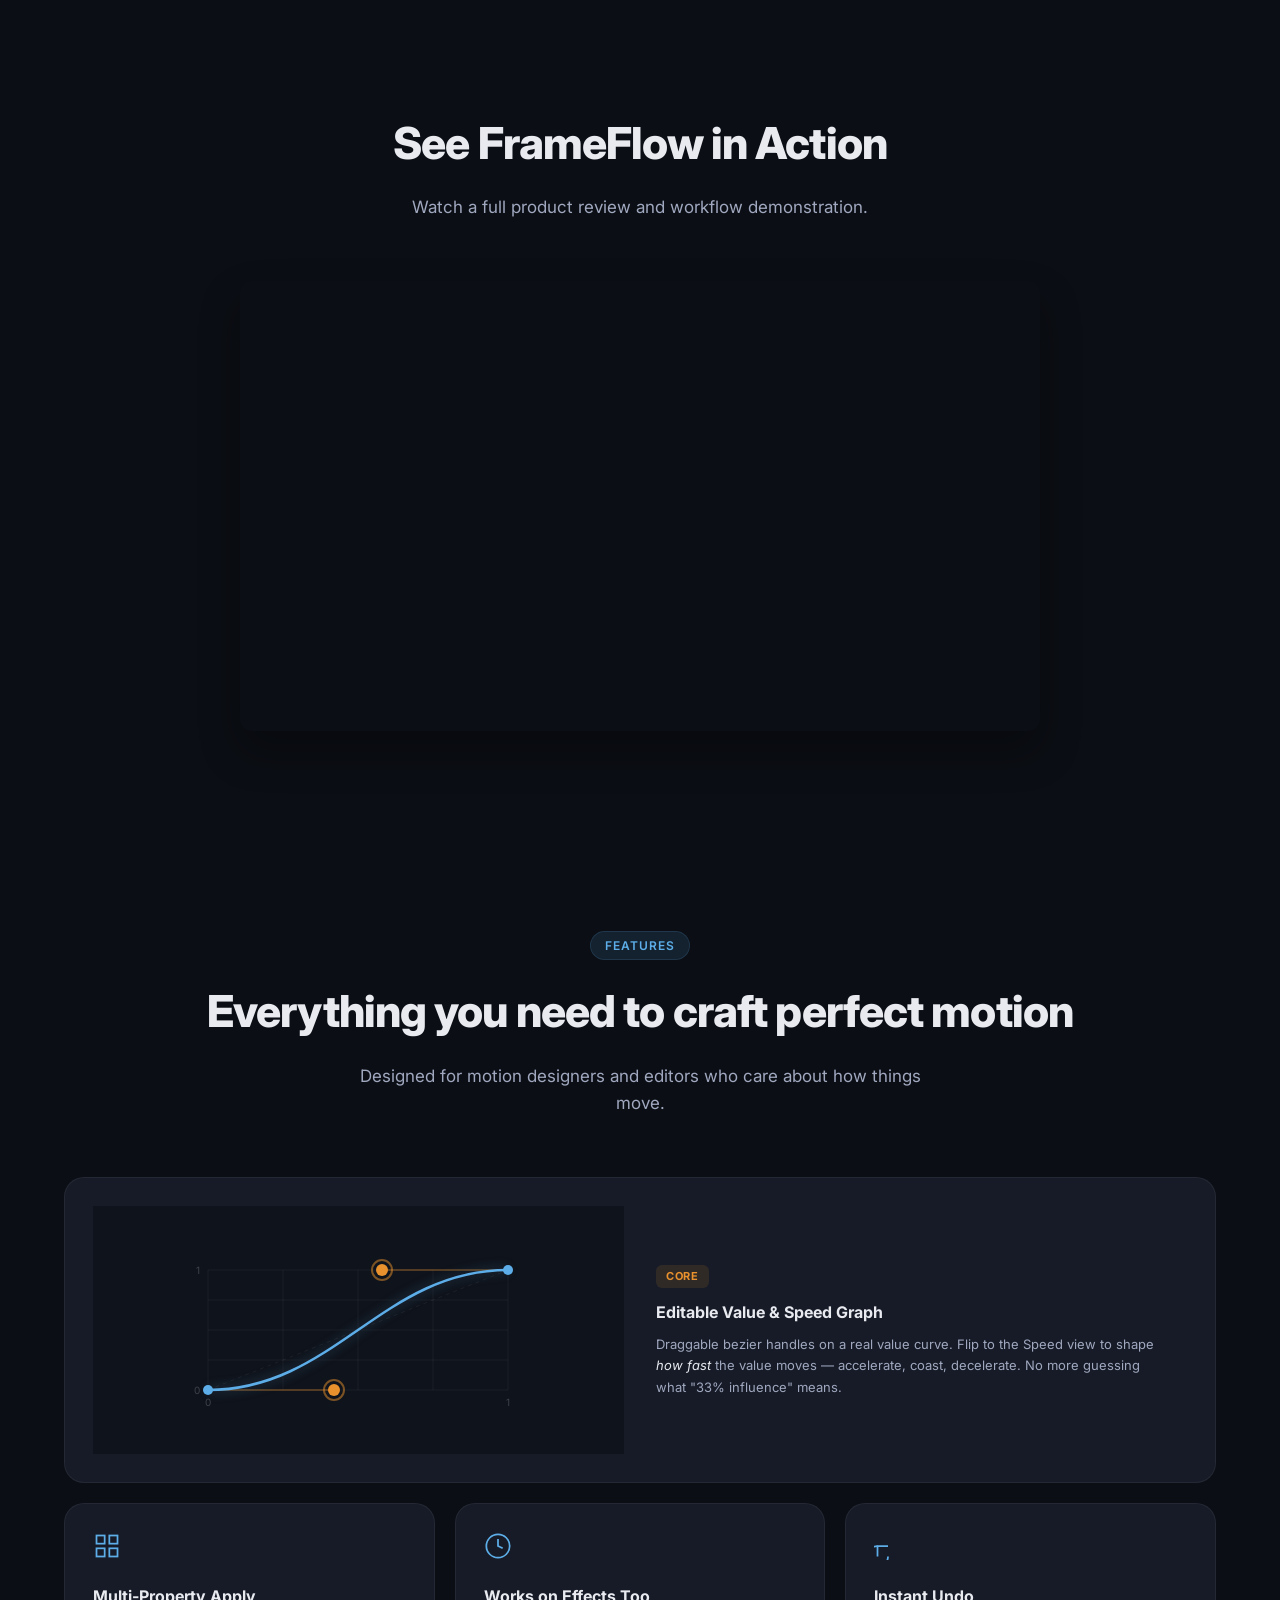
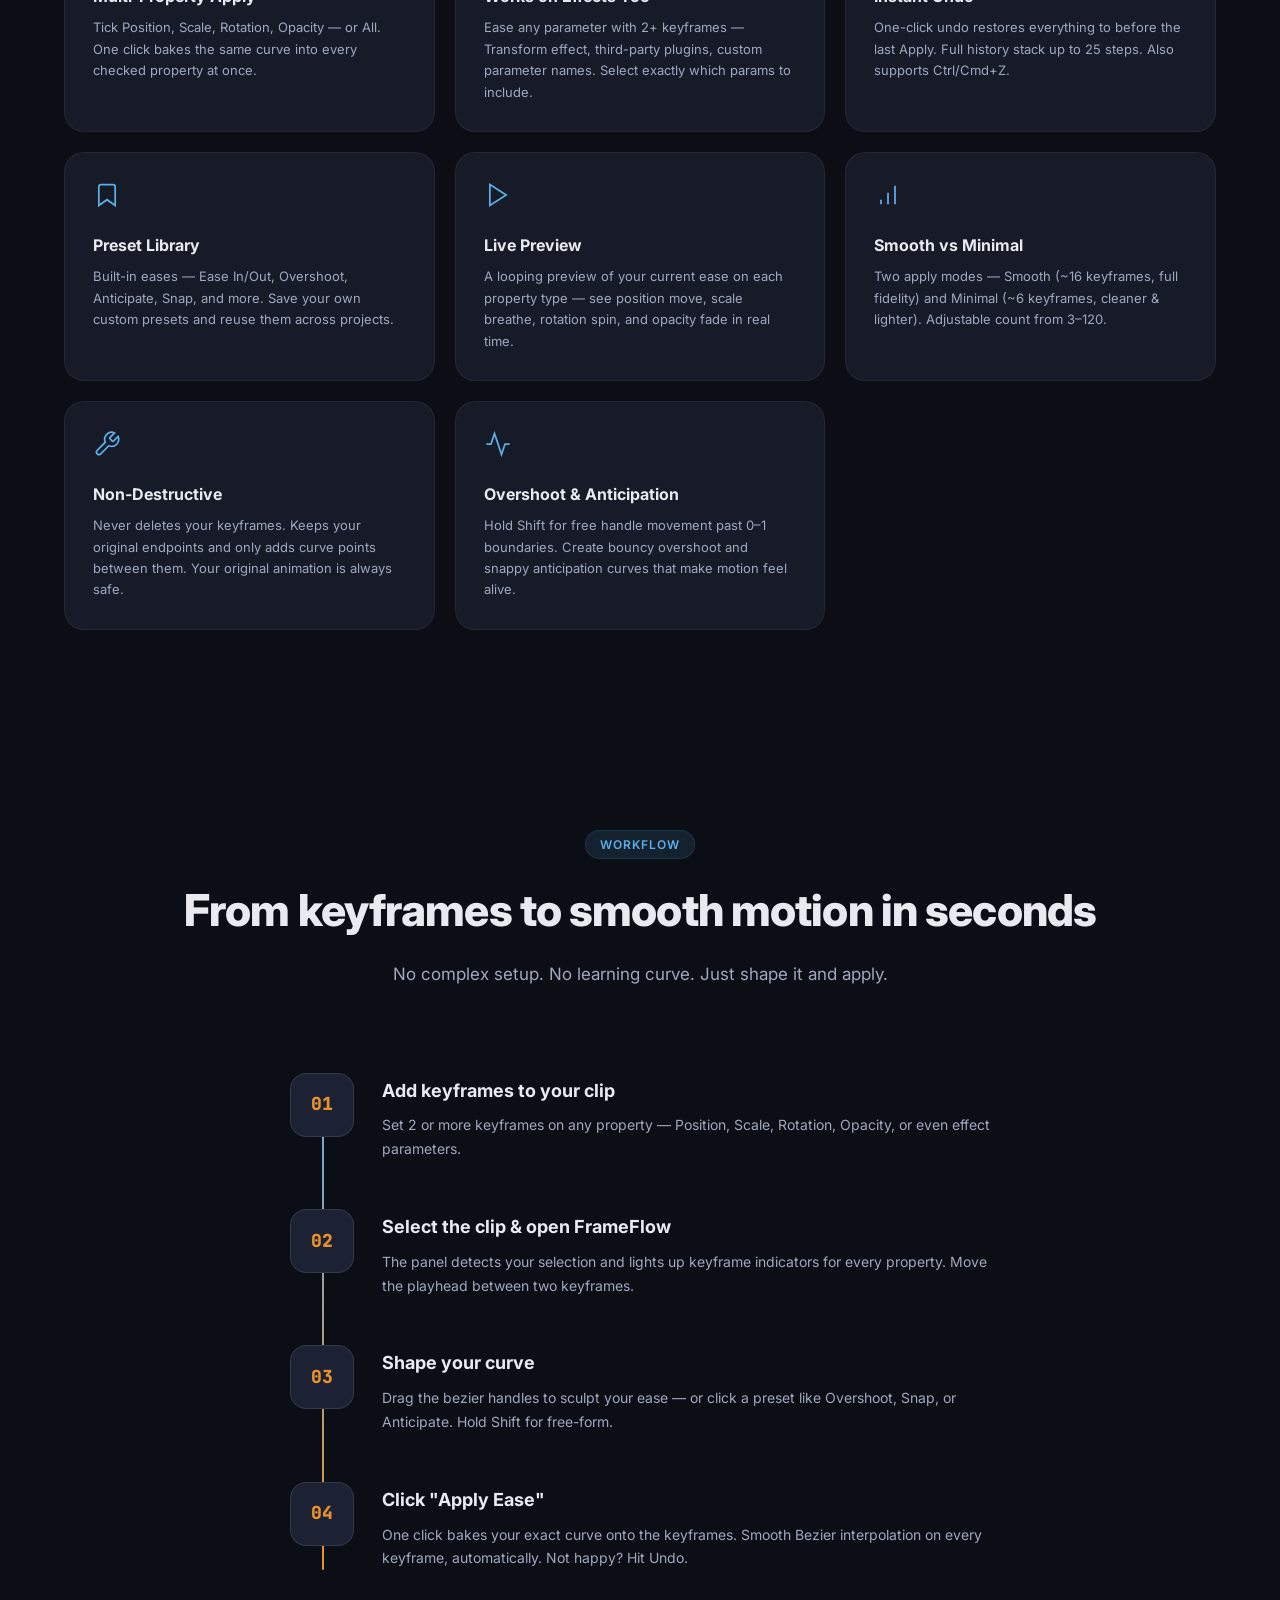
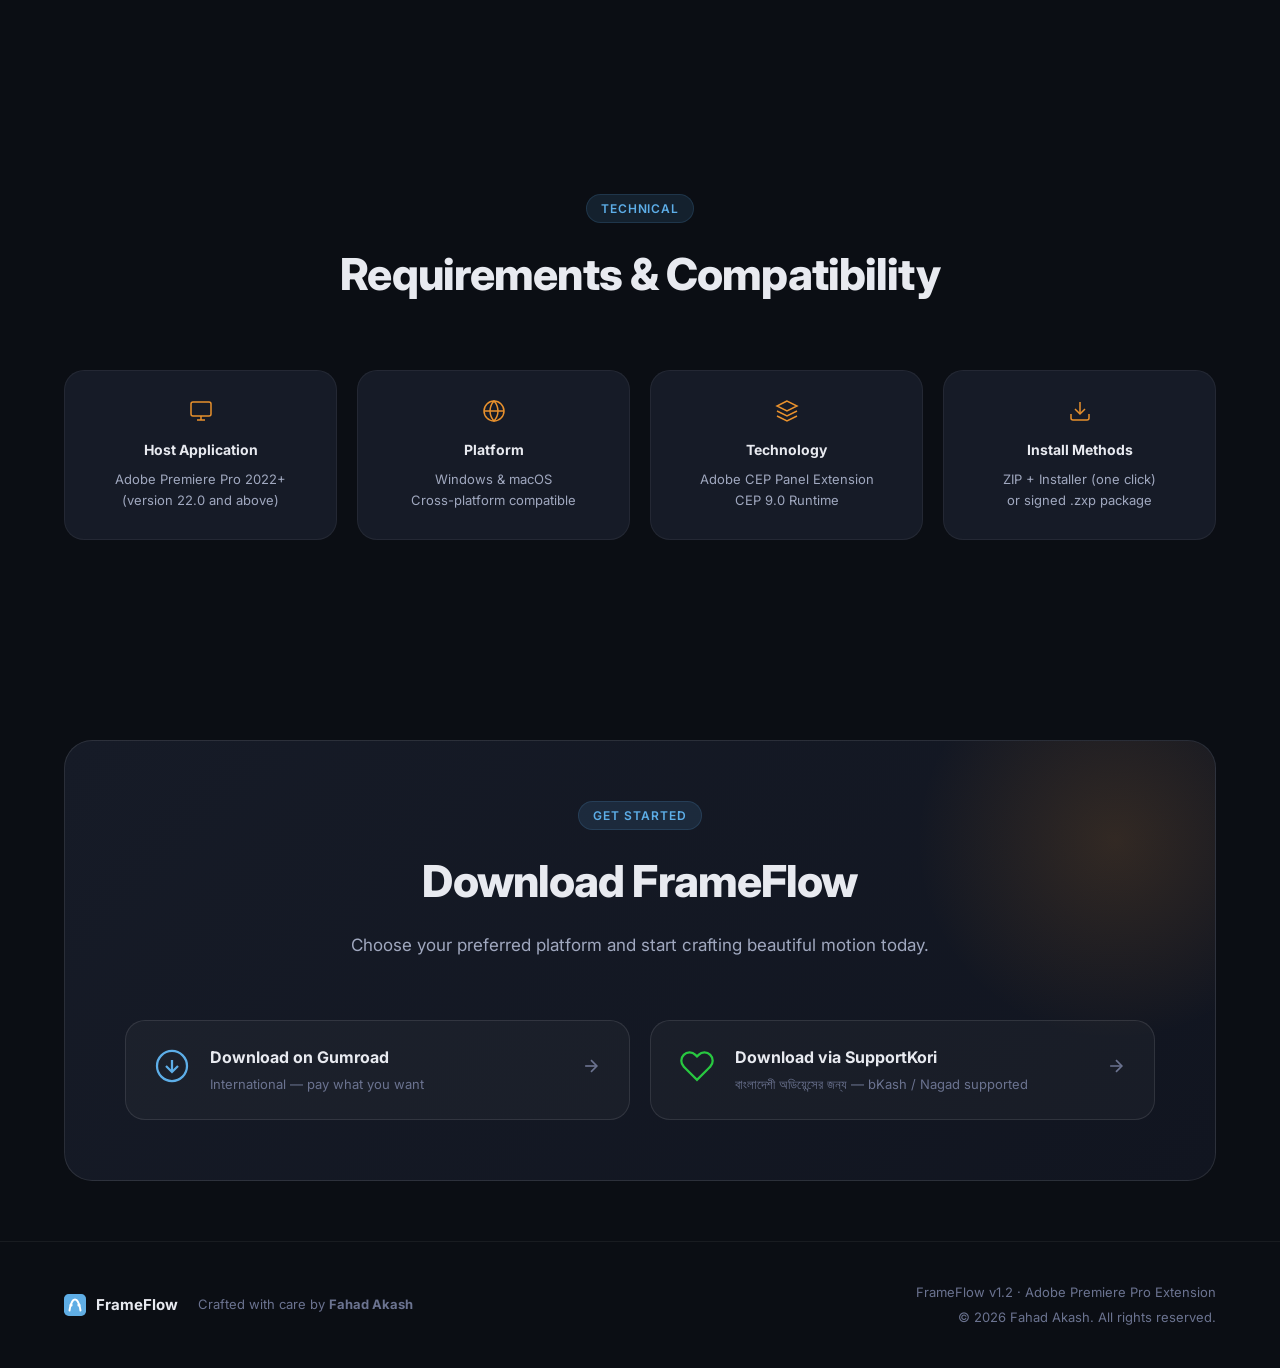
==== commit fdae1d8c: "Feat: Add Try Free buttons and YouTube review to website" ====
--- a/website/index.html
+++ b/website/index.html
@@ -31,7 +31,8 @@
                 <a href="#features">Features</a>
                 <a href="#workflow">How it Works</a>
                 <a href="#specs">Specs</a>
-                <a href="#download" class="nav-cta">Download</a>
+                <a href="https://www.supportkori.com/fahadakash/extras/frameflow-free-u913" target="_blank" class="nav-cta-ghost" style="margin-right: 15px; color: var(--text); text-decoration: none; font-weight: 500;">Try Free</a>
+                <a href="#download" class="nav-cta">Buy Now</a>
             </div>
             <button class="mobile-toggle" id="mobileToggle" aria-label="Toggle menu">
                 <span></span><span></span><span></span>
@@ -58,11 +59,10 @@
                 <div class="hero-actions">
                     <a href="#download" class="btn btn-primary">
                         <svg width="18" height="18" viewBox="0 0 24 24" fill="none" stroke="currentColor" stroke-width="2"><path d="M21 15v4a2 2 0 01-2 2H5a2 2 0 01-2-2v-4"/><polyline points="7 10 12 15 17 10"/><line x1="12" y1="15" x2="12" y2="3"/></svg>
-                        Download Now
+                        Buy Now
                     </a>
-                    <a href="#features" class="btn btn-ghost">
-                        Explore Features
-                        <svg width="16" height="16" viewBox="0 0 24 24" fill="none" stroke="currentColor" stroke-width="2"><polyline points="6 9 12 15 18 9"/></svg>
+                    <a href="https://www.supportkori.com/fahadakash/extras/frameflow-free-u913" target="_blank" class="btn btn-ghost">
+                        Try Free Version
                     </a>
                 </div>
                 <div class="hero-stats">
@@ -139,6 +139,21 @@
                     </div>
                     <h3>AE round-trips kill you</h3>
                     <p>After Effects has a real graph editor, but it's a whole other app. Dynamic Link is slow and fragile. You shouldn't need to leave Premiere.</p>
+                </div>
+            </div>
+        </div>
+    </section>
+
+    <!-- Video Review -->
+    <section class="section" style="background: var(--bg-alt);">
+        <div class="container">
+            <div class="section-header text-center">
+                <h2 class="section-title">See FrameFlow in Action</h2>
+                <p class="section-sub">Watch a full product review and workflow demonstration.</p>
+            </div>
+            <div style="max-width: 800px; margin: 0 auto; border-radius: 12px; overflow: hidden; box-shadow: 0 20px 40px rgba(0,0,0,0.3); border: 1px solid var(--border);">
+                <div style="position: relative; padding-bottom: 56.25%; height: 0;">
+                    <iframe style="position: absolute; top: 0; left: 0; width: 100%; height: 100%;" src="https://www.youtube.com/embed/ndllaotDtVc?si=AX_SUZRygDtQ8cxR" title="YouTube video player" frameborder="0" allow="accelerometer; autoplay; clipboard-write; encrypted-media; gyroscope; picture-in-picture; web-share" referrerpolicy="strict-origin-when-cross-origin" allowfullscreen></iframe>
                 </div>
             </div>
         </div>
